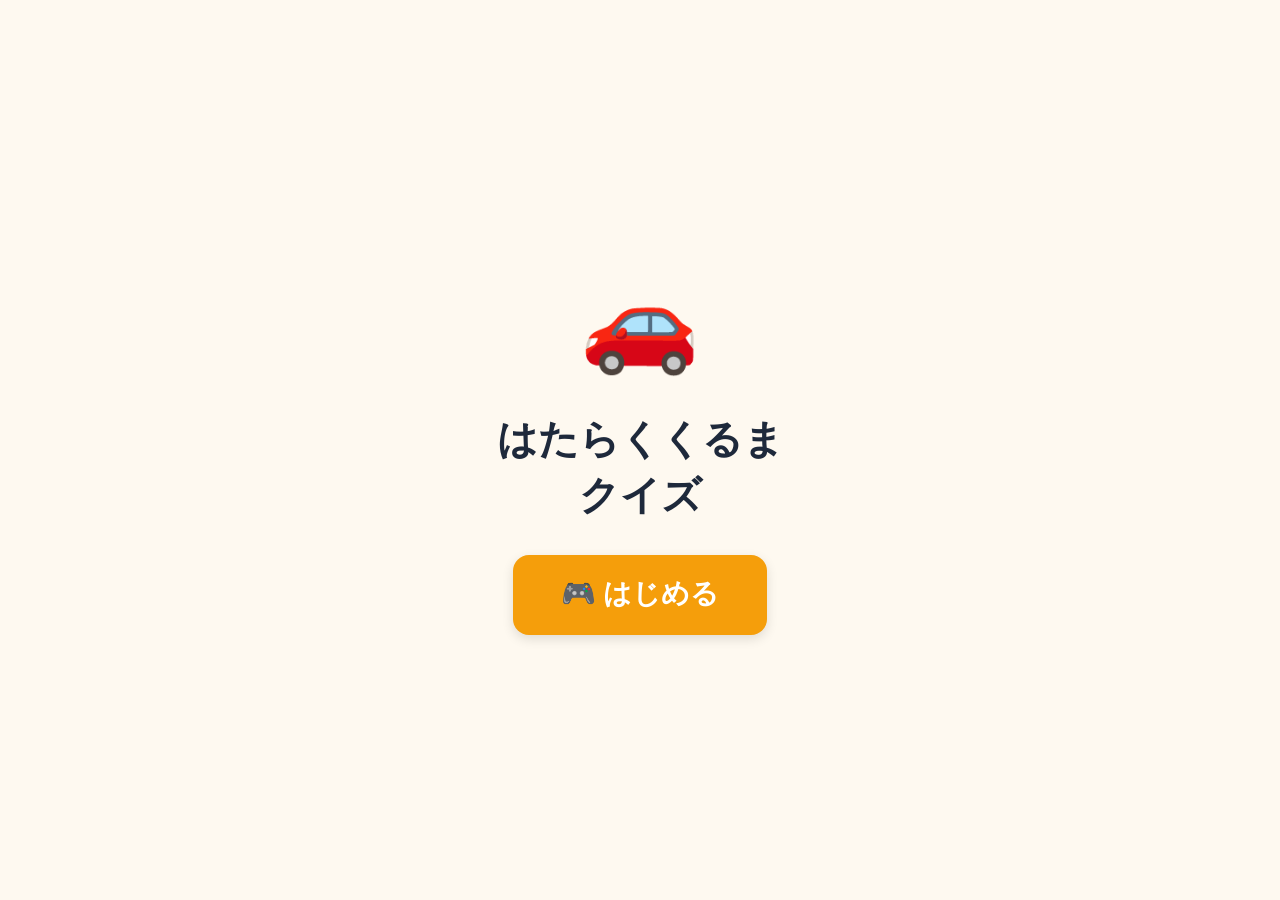
==== index.html @ 5d3e3a69 "feat: add home screen" ====
<!DOCTYPE html>
<html lang="ja">
<head>
  <meta charset="UTF-8">
  <meta name="viewport" content="width=device-width, initial-scale=1.0, user-scalable=no">
  <meta name="apple-mobile-web-app-capable" content="yes">
  <title>はたらくくるま クイズ</title>
  <link rel="stylesheet" href="style.css">
</head>
<body>
  <div class="home-screen">
    <div class="home-icon">🚗</div>
    <h1 class="home-title">はたらくくるま<br>クイズ</h1>
    <a href="quiz.html" class="btn btn-start">🎮 はじめる</a>
  </div>
</body>
</html>
---- style.css ----
:root {
  --color-bg: #fef9f0;
  --color-primary: #f59e0b;
  --color-correct: #16a34a;
  --color-wrong: #ef4444;
  --color-card-bg: #ffffff;
  --color-text: #1e293b;
  --color-muted: #64748b;
  --radius: 16px;
  --shadow: 0 4px 12px rgba(0, 0, 0, 0.12);
}

* {
  margin: 0;
  padding: 0;
  box-sizing: border-box;
  -webkit-tap-highlight-color: transparent;
}

body {
  font-family: 'Hiragino Maru Gothic ProN', 'BIZ UDPGothic', sans-serif;
  background: var(--color-bg);
  min-height: 100vh;
  display: flex;
  align-items: center;
  justify-content: center;
}

/* ---- Home screen ---- */
.home-screen {
  display: flex;
  flex-direction: column;
  align-items: center;
  gap: 32px;
  padding: 48px 32px;
}

.home-icon { font-size: 96px; }

.home-title {
  font-size: 40px;
  font-weight: bold;
  color: var(--color-text);
  text-align: center;
  line-height: 1.4;
}

/* ---- Shared buttons ---- */
.btn {
  display: block;
  text-align: center;
  text-decoration: none;
  border: none;
  cursor: pointer;
  border-radius: var(--radius);
  font-family: inherit;
  font-weight: bold;
  font-size: 28px;
  padding: 20px 48px;
  min-height: 80px;
  transition: transform 0.1s, opacity 0.1s;
  -webkit-user-select: none;
  user-select: none;
}

.btn:active {
  transform: scale(0.96);
  opacity: 0.85;
}

.btn,
.vehicle-card,
.speak-btn {
  touch-action: manipulation;
}

.btn-start  { background: var(--color-primary); color: white; box-shadow: var(--shadow); }
.btn-replay { background: #3b82f6; color: white; box-shadow: var(--shadow); width: 100%; }
.btn-home   { background: #e5e7eb; color: var(--color-text); width: 100%; }

/* ---- Quiz screen ---- */
.quiz-screen {
  display: flex;
  flex-direction: column;
  align-items: center;
  gap: 20px;
  padding: 32px 24px;
  width: 100%;
  max-width: 600px;
}

.quiz-header {
  display: flex;
  align-items: center;
  gap: 12px;
  width: 100%;
  justify-content: center;
}

.question-text {
  font-size: 32px;
  font-weight: bold;
  color: var(--color-text);
  text-align: center;
}

.speak-btn {
  background: none;
  border: 2px solid var(--color-primary);
  border-radius: 50%;
  width: 72px;
  height: 72px;
  font-size: 28px;
  cursor: pointer;
  flex-shrink: 0;
}

/* ---- Vehicle grid ---- */
.vehicle-grid {
  display: grid;
  grid-template-columns: 1fr 1fr;
  gap: 16px;
  width: 100%;
}

.vehicle-card {
  background: var(--color-card-bg);
  border-radius: var(--radius);
  box-shadow: var(--shadow);
  min-height: 160px;
  display: flex;
  flex-direction: column;
  align-items: center;
  justify-content: center;
  cursor: pointer;
  overflow: hidden;
  border: 4px solid transparent;
  transition: transform 0.1s;
  position: relative;
  -webkit-user-select: none;
  user-select: none;
}

.vehicle-card:active { transform: scale(0.97); }

.vehicle-card img {
  width: 100%;
  aspect-ratio: 4 / 3;
  object-fit: contain;
  background: #f8f8f8;
}

.vehicle-card .card-label {
  position: absolute;
  bottom: 0;
  left: 0;
  right: 0;
  padding: 4px 8px;
  font-size: 16px;
  font-weight: bold;
  text-align: center;
  display: none;
}

.vehicle-card.correct { border-color: var(--color-correct); border-width: 6px; background: #dcfce7; }
.vehicle-card.correct .card-label { display: block; background: var(--color-correct); color: white; }

.vehicle-card.wrong { border-color: var(--color-wrong); border-width: 6px; background: #fee2e2; }
.vehicle-card.wrong .card-label { display: block; background: var(--color-wrong); color: white; }

.vehicle-card.dimmed { opacity: 0.35; pointer-events: none; }

/* ---- Progress ---- */
.progress-text { font-size: 20px; color: var(--color-muted); }

/* ---- Result screen ---- */
.result-screen {
  display: flex;
  flex-direction: column;
  align-items: center;
  gap: 24px;
  padding: 48px 32px;
  width: 100%;
  max-width: 400px;
}

.result-emoji  { font-size: 80px; }
.result-title  { font-size: 40px; font-weight: bold; color: var(--color-correct); }

.hidden { display: none !important; }
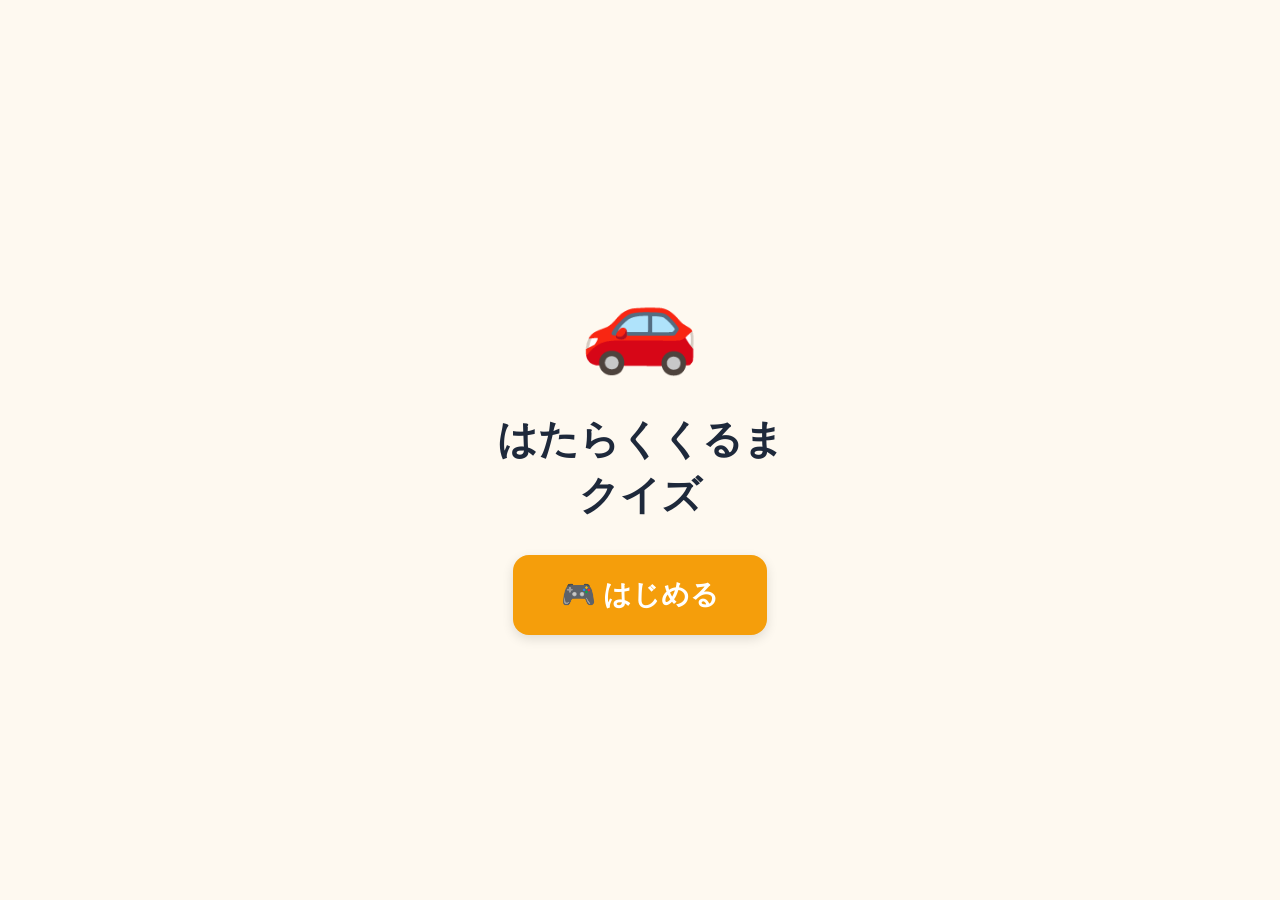
==== commit 11db2ee5: "feat: SPA化・正解オーバーレイ・TTS改善・読み上げを車名のみに変更" ====
--- a/index.html
+++ b/index.html
@@ -4,14 +4,48 @@
   <meta charset="UTF-8">
   <meta name="viewport" content="width=device-width, initial-scale=1.0, user-scalable=no">
   <meta name="apple-mobile-web-app-capable" content="yes">
+  <meta name="apple-mobile-web-app-status-bar-style" content="black-translucent">
+  <meta name="theme-color" content="#fef9f0">
   <title>はたらくくるま クイズ</title>
   <link rel="stylesheet" href="style.css">
 </head>
 <body>
-  <div class="home-screen">
+
+  <!-- ホーム画面 -->
+  <div id="home-section" class="home-screen">
     <div class="home-icon">🚗</div>
     <h1 class="home-title">はたらくくるま<br>クイズ</h1>
-    <a href="quiz.html" class="btn btn-start">🎮 はじめる</a>
+    <button id="start-btn" class="btn btn-start">🎮 はじめる</button>
   </div>
+
+  <!-- クイズセクション -->
+  <div id="quiz-section" class="quiz-screen hidden">
+    <div class="quiz-header">
+      <p id="question-text" class="question-text" aria-live="polite"></p>
+      <button id="speak-btn" class="speak-btn" aria-label="もう一度聞く">🔊</button>
+    </div>
+    <div id="vehicle-grid" class="vehicle-grid"></div>
+    <div id="progress" class="progress-text" aria-live="polite"></div>
+  </div>
+
+  <!-- 正解オーバーレイ -->
+  <div id="correct-overlay" class="correct-overlay hidden">
+    <div class="correct-content">
+      <div class="correct-mark">⭕️</div>
+      <div class="correct-label">せいかい！</div>
+      <div id="correct-name" class="correct-name"></div>
+      <button id="next-btn" class="btn btn-next">つぎのもんだいへ ▶</button>
+    </div>
+  </div>
+
+  <!-- 結果画面 -->
+  <div id="result-section" class="result-screen hidden">
+    <div class="result-emoji">🎉</div>
+    <h2 class="result-title">よくできました！</h2>
+    <button id="replay-btn" class="btn btn-replay">🔁 もう一度あそぶ</button>
+    <button id="home-btn" class="btn btn-home">🏠 おわる</button>
+  </div>
+
+  <script src="app.js"></script>
 </body>
 </html>
--- a/style.css
+++ b/style.css
@@ -77,6 +77,7 @@
 .btn-start  { background: var(--color-primary); color: white; box-shadow: var(--shadow); }
 .btn-replay { background: #3b82f6; color: white; box-shadow: var(--shadow); width: 100%; }
 .btn-home   { background: #e5e7eb; color: var(--color-text); width: 100%; }
+.btn-next   { background: white; color: var(--color-correct); box-shadow: var(--shadow); }
 
 /* ---- Quiz screen ---- */
 .quiz-screen {
@@ -188,3 +189,27 @@
 .result-title  { font-size: 40px; font-weight: bold; color: var(--color-correct); }
 
 .hidden { display: none !important; }
+
+/* ---- Correct answer overlay ---- */
+.correct-overlay {
+  position: fixed;
+  inset: 0;
+  background: var(--color-correct);
+  display: flex;
+  align-items: center;
+  justify-content: center;
+  z-index: 50;
+}
+
+.correct-content {
+  display: flex;
+  flex-direction: column;
+  align-items: center;
+  gap: 24px;
+  padding: 48px 32px;
+  text-align: center;
+}
+
+.correct-mark  { font-size: 120px; line-height: 1; }
+.correct-label { font-size: 64px; font-weight: bold; color: white; }
+.correct-name  { font-size: 40px; font-weight: bold; color: white; opacity: 0.9; }
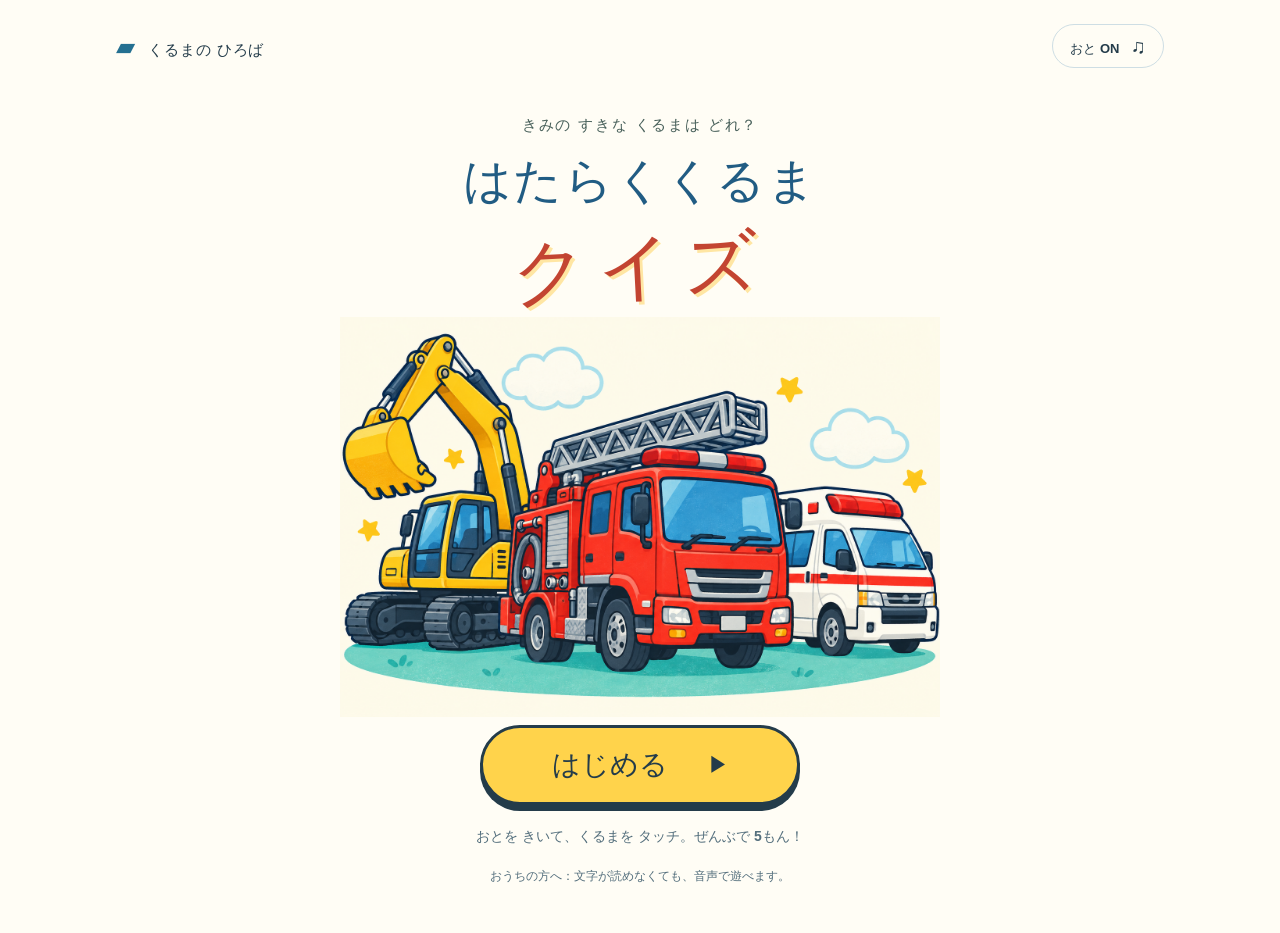
==== commit e3c3dea1: "Polish preschool vehicle quiz design and Japanese narration" ====
--- a/index.html
+++ b/index.html
@@ -2,50 +2,30 @@
 <html lang="ja">
 <head>
   <meta charset="UTF-8">
-  <meta name="viewport" content="width=device-width, initial-scale=1.0, user-scalable=no">
+  <meta name="viewport" content="width=device-width, initial-scale=1">
   <meta name="apple-mobile-web-app-capable" content="yes">
-  <meta name="apple-mobile-web-app-status-bar-style" content="black-translucent">
-  <meta name="theme-color" content="#fef9f0">
+  <meta name="theme-color" content="#edf6f8">
   <title>はたらくくるま クイズ</title>
   <link rel="stylesheet" href="style.css">
 </head>
 <body>
-
-  <!-- ホーム画面 -->
-  <div id="home-section" class="home-screen">
-    <div class="home-icon">🚗</div>
-    <h1 class="home-title">はたらくくるま<br>クイズ</h1>
-    <button id="start-btn" class="btn btn-start">🎮 はじめる</button>
-  </div>
-
-  <!-- クイズセクション -->
-  <div id="quiz-section" class="quiz-screen hidden">
-    <div class="quiz-header">
-      <p id="question-text" class="question-text" aria-live="polite"></p>
-      <button id="speak-btn" class="speak-btn" aria-label="もう一度聞く">🔊</button>
-    </div>
-    <div id="vehicle-grid" class="vehicle-grid"></div>
-    <div id="progress" class="progress-text" aria-live="polite"></div>
-  </div>
-
-  <!-- 正解オーバーレイ -->
-  <div id="correct-overlay" class="correct-overlay hidden">
-    <div class="correct-content">
-      <div class="correct-mark">⭕️</div>
-      <div class="correct-label">せいかい！</div>
-      <div id="correct-name" class="correct-name"></div>
-      <button id="next-btn" class="btn btn-next">つぎのもんだいへ ▶</button>
-    </div>
-  </div>
-
-  <!-- 結果画面 -->
-  <div id="result-section" class="result-screen hidden">
-    <div class="result-emoji">🎉</div>
-    <h2 class="result-title">よくできました！</h2>
-    <button id="replay-btn" class="btn btn-replay">🔁 もう一度あそぶ</button>
-    <button id="home-btn" class="btn btn-home">🏠 おわる</button>
-  </div>
-
+  <header class="app-header"><a href="./" class="brand" aria-label="はたらくくるまクイズ ホーム"><span aria-hidden="true">▰</span> くるまの ひろば</a><button id="sound-btn" class="tool-btn" aria-label="おとを消す" aria-pressed="false">おと ON <span aria-hidden="true">♫</span></button></header>
+  <main>
+    <section id="home-section" class="home-screen" aria-labelledby="home-title">
+      <div class="home-copy"><p class="intro">きみの すきな くるまは どれ？</p><h1 id="home-title">はたらくくるま<span>クイズ</span></h1></div>
+      <div class="vehicle-illustration"><img src="images/home-vehicles.png" alt="黄色いショベルカー、赤いはしご車、白い救急車のイラスト" width="1536" height="1024" fetchpriority="high"></div>
+      <button id="start-btn" class="btn btn-primary" disabled>じゅんびちゅう…</button><p id="load-status" class="home-note" role="status">おとを きいて、くるまを タッチ。ぜんぶで 5もん！</p>
+      <p class="parent-note">おうちの方へ：文字が読めなくても、音声で遊べます。</p>
+    </section>
+    <section id="quiz-section" class="quiz-screen hidden" aria-label="クイズ">
+      <div class="quiz-top"><button id="quit-btn" class="text-btn">⌂ もどる</button><div id="progress" class="progress-track" aria-label="進み具合"></div><span id="question-count" class="question-count"></span></div>
+      <div class="quiz-header"><div><p class="question-hint">どーこだ？</p><h1 id="question-text" tabindex="-1"></h1></div><button id="speak-btn" class="speak-btn" aria-label="もういちど きく">♫<small>きく</small></button></div>
+      <div id="vehicle-grid" class="vehicle-grid"></div><p id="feedback" class="feedback" role="status">これかな？と おもったら タッチ！</p>
+    </section>
+    <section id="correct-overlay" class="correct-screen hidden" aria-labelledby="correct-label"><div class="success-badge" aria-hidden="true">✓</div><h1 id="correct-label" tabindex="-1">せいかい！</h1><p class="success-note">みつけたね！</p><div class="found-vehicle"><img id="correct-img" alt=""><h2 id="correct-name"></h2></div><button id="next-btn" class="btn btn-primary">つぎへ すすむ <span>▶</span></button></section>
+    <section id="result-section" class="result-screen hidden" aria-labelledby="result-title"><div class="result-stars" aria-hidden="true">★ ★ ★</div><p class="intro">ぜんぶ みつけたね！</p><h1 id="result-title" tabindex="-1">よくできました！</h1><p class="result-note">きょうの くるまが そろったよ。</p><div id="collection" class="collection"></div><button id="replay-btn" class="btn btn-primary">もういちど あそぶ <span>↻</span></button><button id="home-btn" class="text-btn">⌂ はじめに もどる</button></section>
+  </main>
+  <dialog id="exit-dialog"><h2>ひとやすみ する？</h2><p>はじめに もどると、あたらしい もんだいになるよ。</p><button id="continue-btn" class="btn btn-primary">つづける</button><button id="exit-btn" class="text-btn">はじめに もどる</button></dialog>
   <script src="app.js"></script>
 </body>
 </html>
--- a/style.css
+++ b/style.css
@@ -1,215 +1,552 @@
 :root {
-  --color-bg: #fef9f0;
-  --color-primary: #f59e0b;
-  --color-correct: #16a34a;
-  --color-wrong: #ef4444;
-  --color-card-bg: #ffffff;
-  --color-text: #1e293b;
-  --color-muted: #64748b;
-  --radius: 16px;
-  --shadow: 0 4px 12px rgba(0, 0, 0, 0.12);
+  --sky:#edf6f8;
+  --ink:#243c4a;
+  --muted:#536e7c;
+  --yellow:#ffd24b;
+  --blue:#247091;
+  --green:#267a57;
+  --white:#fff;
+  font-family:'Hiragino Maru Gothic ProN','Hiragino Kaku Gothic ProN','Yu Gothic',sans-serif;
+  color:var(--ink);
+  background:var(--sky);
+  font-synthesis:none;
+}
+* {
+  box-sizing:border-box;
+}
+body {
+  margin:0;
+  min-height:100dvh;
+}
+button,a {
+  -webkit-tap-highlight-color:transparent;
+  touch-action:manipulation;
+}
+button {
+  font:inherit;
+  cursor:pointer;
+  color:inherit;
+}
+button:disabled {
+  cursor:default;
+}
+button:focus-visible,a:focus-visible {
+  outline:4px solid var(--blue);
+  outline-offset:5px;
+}
+button:active:not(:disabled) {
+  transform:translateY(3px);
+}
+.hidden {
+  display:none!important;
+}
+.app-header {
+  max-width:1120px;
+  margin:auto;
+  display:flex;
+  justify-content:space-between;
+  align-items:center;
+  padding:24px 36px;
+}
+.brand {
+  text-decoration:none;
+  color:var(--ink);
+  font-size:15px;
+  font-weight:800;
+  letter-spacing:.06em;
+}
+.brand span {
+  color:var(--blue);
+  font-size:25px;
+  margin-right:7px;
+}
+.tool-btn {
+  border:1px solid #cedee4;
+  background:transparent;
+  border-radius:24px;
+  min-height:44px;
+  padding:8px 17px;
+  font-size:13px;
+  font-weight:700;
+}
+.tool-btn span {
+  margin-left:8px;
+  font-size:20px;
+}
+main {
+  max-width:1024px;
+  margin:auto;
+  padding:10px 32px 36px;
+}
+.home-screen {
+  text-align:center;
+}
+.intro {
+  font-weight:700;
+  font-size:16px;
+  letter-spacing:.12em;
+  margin:18px 0;
+}
+.home-copy h1 {
+  font-size:clamp(32px,5vw,54px);
+  letter-spacing:.04em;
+  line-height:1.4;
+  margin:12px 0;
+  font-weight:900;
+}
+.home-copy h1 span {
+  display:block;
+  font-size:clamp(44px,6.3vw,72px);
+  letter-spacing:.12em;
+}
+.btn {
+  display:flex;
+  justify-content:center;
+  align-items:center;
+  gap:30px;
+  border:0;
+  border-radius:20px;
+  min-height:72px;
+  padding:18px 38px;
+  font-weight:800;
+  font-size:25px;
+  max-width:100%;
+  margin-inline:auto;
+}
+.btn-primary {
+  background:var(--yellow);
+  box-shadow:0 5px 0 #d7a72d;
+  color:var(--ink);
+  min-width:300px;
+}
+.btn-primary:disabled {
+  opacity:.6;
+}
+.btn span {
+  font-size:21px;
+}
+.home-note {
+  font-size:14px;
+  font-weight:700;
+  color:var(--muted);
+  margin-top:23px;
+}
+.parent-note {
+  font-size:12px;
+  color:var(--muted);
+  margin-top:34px;
+}
+.quiz-screen {
+  max-width:850px;
+  margin:auto;
+}
+.quiz-top {
+  display:flex;
+  align-items:center;
+  justify-content:space-between;
+  gap:15px;
+  margin-bottom:26px;
+}
+.text-btn {
+  background:transparent;
+  border:0;
+  padding:12px;
+  min-height:48px;
+  font-size:15px;
+  font-weight:700;
+}
+.progress-track {
+  display:flex;
+  gap:10px;
+}
+.progress-stop {
+  width:30px;
+  height:10px;
+  border-radius:10px;
+  background:#d3e2e7;
+}
+.progress-stop.done {
+  background:var(--green);
+}
+.progress-stop.current {
+  background:var(--yellow);
+}
+.question-count {
+  font-size:14px;
+  font-weight:800;
+}
+.quiz-header {
+  display:flex;
+  justify-content:center;
+  align-items:center;
+  gap:24px;
+  text-align:center;
+  margin-bottom:24px;
+  min-height:92px;
+}
+.question-hint {
+  font-size:16px;
+  color:var(--muted);
+  margin:0 0 8px;
+}
+.quiz-header h1 {
+  font-size:clamp(23px,3.8vw,38px);
+  margin:0;
+  overflow-wrap:anywhere;
+}
+.speak-btn {
+  border:2px solid #c6dce5;
+  background:white;
+  border-radius:50%;
+  width:72px;
+  height:72px;
+  flex-shrink:0;
+  color:var(--blue);
+  font-size:27px;
+}
+.speak-btn small {
+  display:block;
+  font-size:11px;
+  font-weight:700;
+}
+.vehicle-grid {
+  display:grid;
+  grid-template-columns:1fr 1fr;
+  gap:18px;
+}
+.vehicle-card {
+  position:relative;
+  border:3px solid white;
+  background:white;
+  border-radius:23px;
+  box-shadow:0 4px 0 #d4e3e9;
+  padding:16px;
+  aspect-ratio:1.55;
+  overflow:hidden;
+  min-width:0;
+}
+.vehicle-card img {
+  display:block;
+  width:100%;
+  height:100%;
+  object-fit:contain;
+  mix-blend-mode:multiply;
+}
+.vehicle-card:hover:not(:disabled) {
+  border-color:#a4c9d9;
+}
+.card-label {
+  position:absolute;
+  bottom:0;
+  left:0;
+  right:0;
+  font-size:13px;
+  padding:8px;
+  background:#e8f0f4;
+  display:none;
+  font-weight:700;
+}
+.vehicle-card.wrong {
+  background:#eff3f4;
+  border-color:#ccdce3;
+}
+.vehicle-card.wrong img {
+  opacity:.55;
+}
+.vehicle-card.wrong .card-label {
+  display:block;
+}
+.feedback {
+  text-align:center;
+  color:var(--muted);
+  font-size:15px;
+  font-weight:700;
+  margin:24px 0;
+}
+.correct-screen,.result-screen {
+  text-align:center;
+  padding-top:20px;
+}
+.success-badge {
+  display:grid;
+  place-items:center;
+  width:68px;
+  height:68px;
+  background:var(--green);
+  border-radius:50%;
+  color:white;
+  font-size:44px;
+  font-weight:800;
+  margin:auto;
+}
+.correct-screen h1,.result-screen h1 {
+  font-size:clamp(30px,5vw,46px);
+  margin:14px 0 8px;
+}
+.success-note {
+  color:var(--green);
+  font-weight:700;
+  margin:0;
+}
+.found-vehicle {
+  background:white;
+  border-radius:28px;
+  max-width:460px;
+  margin:26px auto;
+  padding:24px;
+}
+.found-vehicle img {
+  width:100%;
+  height:210px;
+  object-fit:contain;
+}
+.found-vehicle h2 {
+  font-size:24px;
+  margin:16px 0 0;
+}
+.result-stars {
+  color:#ad7800;
+  font-size:48px;
+  letter-spacing:12px;
+}
+.result-note {
+  color:var(--muted);
+}
+.collection {
+  display:flex;
+  flex-wrap:wrap;
+  justify-content:center;
+  gap:12px;
+  margin:30px auto;
+  max-width:760px;
+}
+.collection figure {
+  margin:0;
+  background:white;
+  border-radius:16px;
+  padding:14px 10px;
+  width:calc(33.333% - 12px);
+}
+.collection img {
+  width:100%;
+  height:110px;
+  object-fit:contain;
+}
+.collection figcaption {
+  font-size:13px;
+  font-weight:700;
+  overflow-wrap:anywhere;
+  margin-top:8px;
+}
+.result-screen>.text-btn {
+  margin-top:20px;
+}
+dialog {
+  border:0;
+  border-radius:24px;
+  color:var(--ink);
+  max-width:min(440px,90vw);
+  padding:28px;
+  text-align:center;
+}
+dialog::backdrop {
+  background:#243c4a80;
+}
+dialog h2 {
+  font-size:24px;
+}
+dialog p {
+  font-size:15px;
+  line-height:1.8;
+}
+dialog .btn {
+  min-width:0;
+  width:100%;
+  font-size:22px;
+}
+dialog .text-btn {
+  margin-top:16px;
+}
+@media(min-width:800px) and (min-height:850px) {
+  .home-screen {
+    padding-top:35px;
+  }
+}
+@media(max-width:600px) {
+  .app-header {
+    padding:16px 20px;
+  }
+  .brand {
+    font-size:12px;
+  }
+  .tool-btn {
+    padding:6px 12px;
+  }
+  main {
+    padding:4px 18px 26px;
+  }
+  .intro {
+    font-size:13px;
+    margin-top:16px;
+  }
+  .btn {
+    font-size:23px;
+    min-width:270px;
+    min-height:68px;
+  }
+  .home-note {
+    font-size:12px;
+    line-height:1.7;
+  }
+  .parent-note {
+    font-size:10px;
+    margin-top:25px;
+  }
+  .quiz-top {
+    margin-bottom:16px;
+    gap:8px;
+  }
+  .progress-track {
+    gap:6px;
+  }
+  .progress-stop {
+    width:23px;
+    height:9px;
+  }
+  .quiz-top .text-btn {
+    font-size:13px;
+    padding-left:0;
+  }
+  .quiz-header {
+    gap:12px;
+    margin-bottom:18px;
+    min-height:80px;
+  }
+  .speak-btn {
+    width:60px;
+    height:60px;
+  }
+  .vehicle-grid {
+    gap:12px;
+  }
+  .vehicle-card {
+    aspect-ratio:1.04;
+    padding:10px;
+    border-radius:18px;
+  }
+  .feedback {
+    font-size:13px;
+  }
+  .found-vehicle img {
+    height:190px;
+  }
+  .found-vehicle {
+    padding:20px;
+    margin:22px auto;
+  }
+  .found-vehicle h2 {
+    font-size:21px;
+  }
+  .correct-screen {
+    padding-top:8px;
+  }
+  .collection {
+    gap:10px;
+    margin-block:24px;
+  }
+  .collection figure {
+    width:calc(50% - 5px);
+  }
+  .collection img {
+    height:85px;
+  }
+  .result-screen {
+    padding-top:8px;
+  }
+  .result-stars {
+    font-size:36px;
+  }
+  .result-screen h1 {
+    font-size:30px;
+  }
+}
+@media(prefers-reduced-motion:no-preference) {
+  .vehicle-card,.btn {
+    transition:transform .15s,border-color .15s;
+  }
+  .success-badge {
+    animation:pop .28s ease-out;
+  }
+  @keyframes pop {
+    from {
+      transform:scale(.7);
+    }
+    to {
+      transform:scale(1);
+    }
+  }
 }
 
-* {
+/* Picture-book entrance: bold vehicles, playful lettering, one obvious action. */
+body:has(.home-screen:not(.hidden)) {
+  background: #fffdf5;
+}
+.home-screen {
+  max-width: 780px;
+  margin-inline: auto;
+  padding-top: 4px;
+}
+.home-copy .intro {
+  color: #48605a;
+  font-size: 15px;
+  margin: 10px 0 14px;
+}
+.home-copy h1 {
+  color: #215c83;
+  font-size: clamp(30px, 4.3vw, 48px);
+  font-weight: 900;
+  line-height: 1.35;
   margin: 0;
-  padding: 0;
-  box-sizing: border-box;
-  -webkit-tap-highlight-color: transparent;
-}
-
-body {
-  font-family: 'Hiragino Maru Gothic ProN', 'BIZ UDPGothic', sans-serif;
-  background: var(--color-bg);
-  min-height: 100vh;
-  display: flex;
-  align-items: center;
-  justify-content: center;
-}
-
-/* ---- Home screen ---- */
-.home-screen {
-  display: flex;
-  flex-direction: column;
-  align-items: center;
-  gap: 32px;
-  padding: 48px 32px;
-}
-
-.home-icon { font-size: 96px; }
-
-.home-title {
-  font-size: 40px;
-  font-weight: bold;
-  color: var(--color-text);
-  text-align: center;
-  line-height: 1.4;
-}
-
-/* ---- Shared buttons ---- */
-.btn {
+  letter-spacing: .035em;
+}
+.home-copy h1 span {
+  color: #c34431;
+  font-size: clamp(52px, 6.7vw, 74px);
+  letter-spacing: .13em;
+  text-shadow: 3px 3px 0 #ffe6a3;
+  transform: rotate(-3deg);
+  margin-top: 3px;
+}
+.vehicle-illustration {
+  max-width: 600px;
+  margin: 0 auto 8px;
+}
+.vehicle-illustration img {
   display: block;
-  text-align: center;
-  text-decoration: none;
-  border: none;
-  cursor: pointer;
-  border-radius: var(--radius);
-  font-family: inherit;
-  font-weight: bold;
+  width: 100%;
+  height: auto;
+  mix-blend-mode: multiply;
+}
+.home-screen .btn-primary {
+  background: #ffd34b;
+  border: 3px solid #243c4a;
+  border-radius: 999px;
+  box-shadow: 0 6px 0 #243c4a;
+  min-width: 320px;
   font-size: 28px;
-  padding: 20px 48px;
-  min-height: 80px;
-  transition: transform 0.1s, opacity 0.1s;
-  -webkit-user-select: none;
-  user-select: none;
-}
-
-.btn:active {
-  transform: scale(0.96);
-  opacity: 0.85;
-}
-
-.btn,
-.vehicle-card,
-.speak-btn {
-  touch-action: manipulation;
-}
-
-.btn-start  { background: var(--color-primary); color: white; box-shadow: var(--shadow); }
-.btn-replay { background: #3b82f6; color: white; box-shadow: var(--shadow); width: 100%; }
-.btn-home   { background: #e5e7eb; color: var(--color-text); width: 100%; }
-.btn-next   { background: white; color: var(--color-correct); box-shadow: var(--shadow); }
-
-/* ---- Quiz screen ---- */
-.quiz-screen {
-  display: flex;
-  flex-direction: column;
-  align-items: center;
-  gap: 20px;
-  padding: 32px 24px;
-  width: 100%;
-  max-width: 600px;
-}
-
-.quiz-header {
-  display: flex;
-  align-items: center;
-  gap: 12px;
-  width: 100%;
-  justify-content: center;
-}
-
-.question-text {
-  font-size: 32px;
-  font-weight: bold;
-  color: var(--color-text);
-  text-align: center;
-}
-
-.speak-btn {
-  background: none;
-  border: 2px solid var(--color-primary);
-  border-radius: 50%;
-  width: 72px;
-  height: 72px;
-  font-size: 28px;
-  cursor: pointer;
-  flex-shrink: 0;
-}
-
-/* ---- Vehicle grid ---- */
-.vehicle-grid {
-  display: grid;
-  grid-template-columns: 1fr 1fr;
-  gap: 16px;
-  width: 100%;
-}
-
-.vehicle-card {
-  background: var(--color-card-bg);
-  border-radius: var(--radius);
-  box-shadow: var(--shadow);
-  min-height: 160px;
-  display: flex;
-  flex-direction: column;
-  align-items: center;
-  justify-content: center;
-  cursor: pointer;
-  overflow: hidden;
-  border: 4px solid transparent;
-  transition: transform 0.1s;
-  position: relative;
-  -webkit-user-select: none;
-  user-select: none;
-}
-
-.vehicle-card:active { transform: scale(0.97); }
-
-.vehicle-card img {
-  width: 100%;
-  aspect-ratio: 4 / 3;
-  object-fit: contain;
-  background: #f8f8f8;
-}
-
-.vehicle-card .card-label {
-  position: absolute;
-  bottom: 0;
-  left: 0;
-  right: 0;
-  padding: 4px 8px;
-  font-size: 16px;
-  font-weight: bold;
-  text-align: center;
-  display: none;
-}
-
-.vehicle-card.correct { border-color: var(--color-correct); border-width: 6px; background: #dcfce7; }
-.vehicle-card.correct .card-label { display: block; background: var(--color-correct); color: white; }
-
-.vehicle-card.wrong { border-color: var(--color-wrong); border-width: 6px; background: #fee2e2; }
-.vehicle-card.wrong .card-label { display: block; background: var(--color-wrong); color: white; }
-
-.vehicle-card.dimmed { opacity: 0.35; pointer-events: none; }
-
-/* ---- Progress ---- */
-.progress-text { font-size: 20px; color: var(--color-muted); }
-
-/* ---- Result screen ---- */
-.result-screen {
-  display: flex;
-  flex-direction: column;
-  align-items: center;
-  gap: 24px;
-  padding: 48px 32px;
-  width: 100%;
-  max-width: 400px;
-}
-
-.result-emoji  { font-size: 80px; }
-.result-title  { font-size: 40px; font-weight: bold; color: var(--color-correct); }
-
-.hidden { display: none !important; }
-
-/* ---- Correct answer overlay ---- */
-.correct-overlay {
-  position: fixed;
-  inset: 0;
-  background: var(--color-correct);
-  display: flex;
-  align-items: center;
-  justify-content: center;
-  z-index: 50;
-}
-
-.correct-content {
-  display: flex;
-  flex-direction: column;
-  align-items: center;
-  gap: 24px;
-  padding: 48px 32px;
-  text-align: center;
-}
-
-.correct-mark  { font-size: 120px; line-height: 1; }
-.correct-label { font-size: 64px; font-weight: bold; color: white; }
-.correct-name  { font-size: 40px; font-weight: bold; color: white; opacity: 0.9; }
+  min-height: 78px;
+  gap: 40px;
+}
+.home-screen .home-note {
+  margin-top: 23px;
+}
+.home-screen .parent-note {
+  margin-top: 22px;
+}
+@media (max-width: 600px) {
+  .home-screen { padding-top: 14px; }
+  .home-copy .intro { font-size: 12px; margin: 4px 0 14px; }
+  .vehicle-illustration { margin: 12px -10px 18px; }
+  .home-screen .btn-primary { min-width: min(290px, 100%); font-size: 26px; min-height: 74px; }
+  .home-screen .parent-note { margin-top: 24px; }
+}
